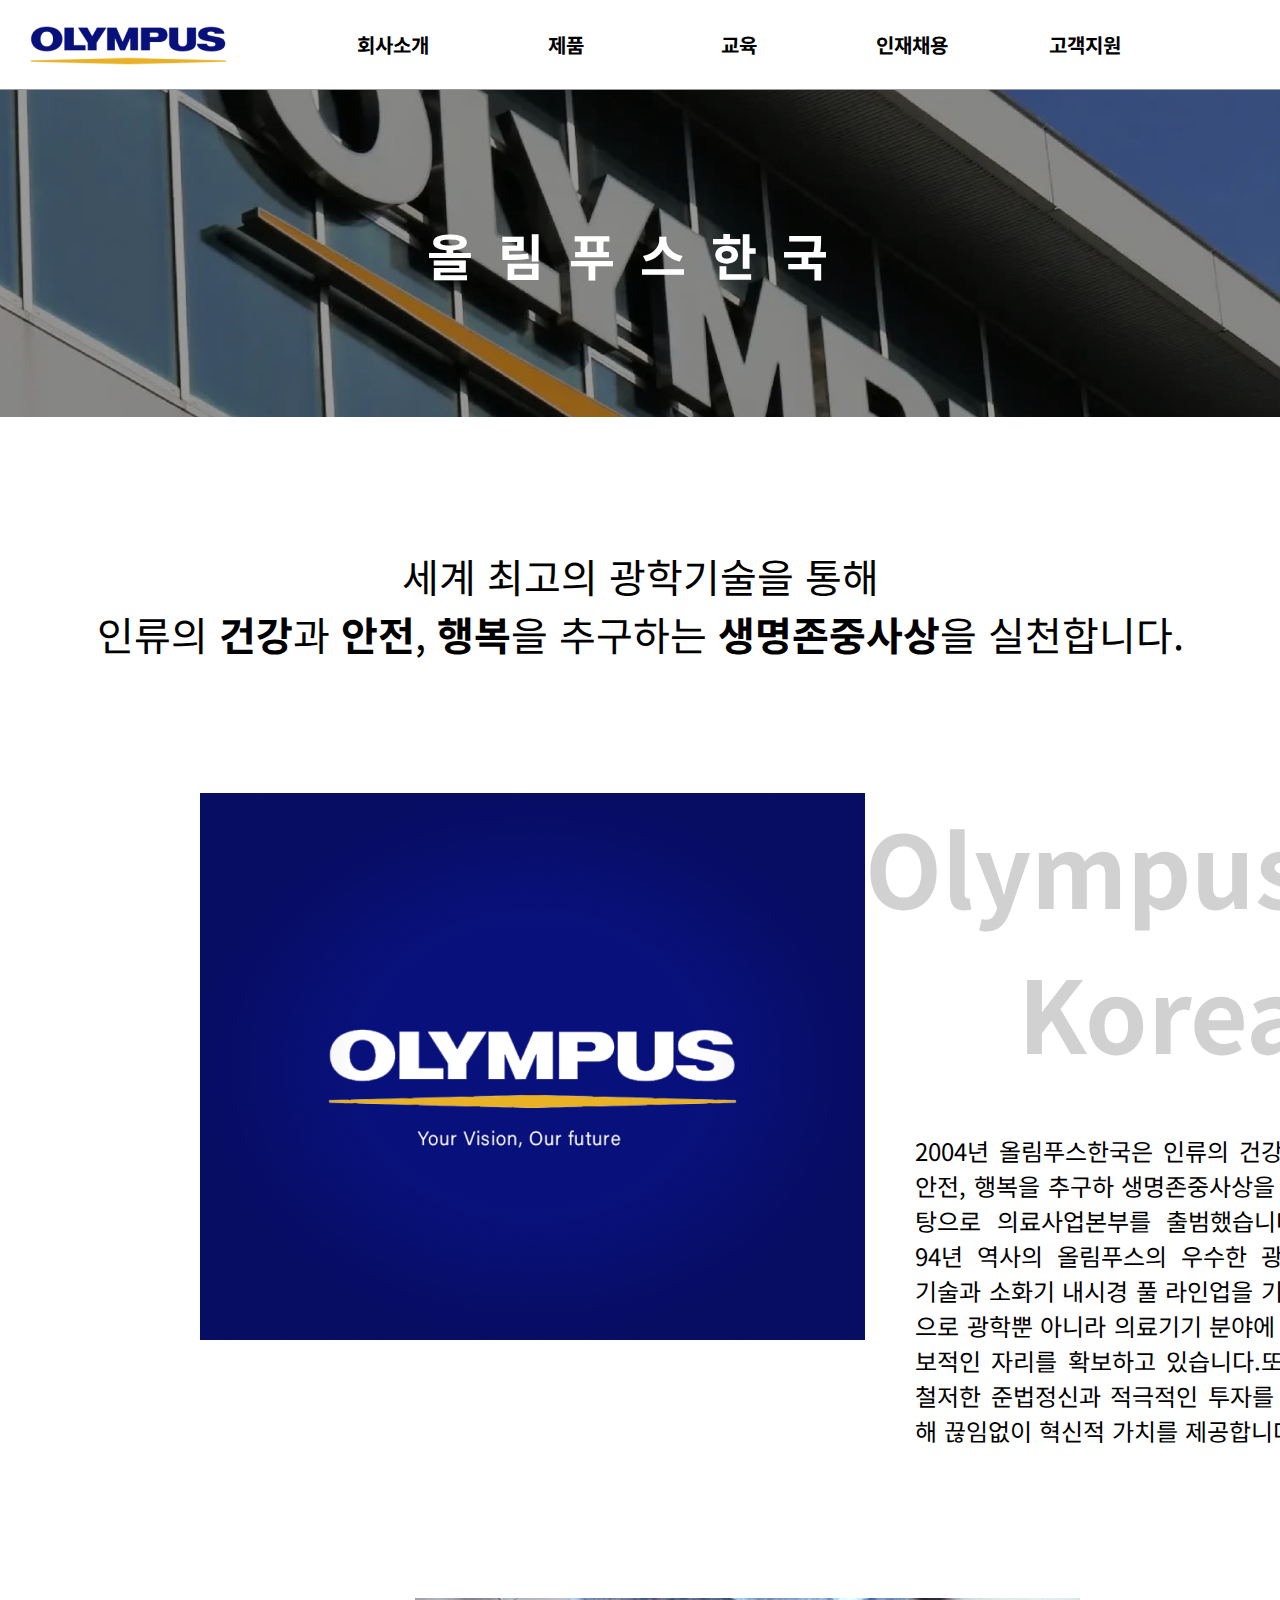
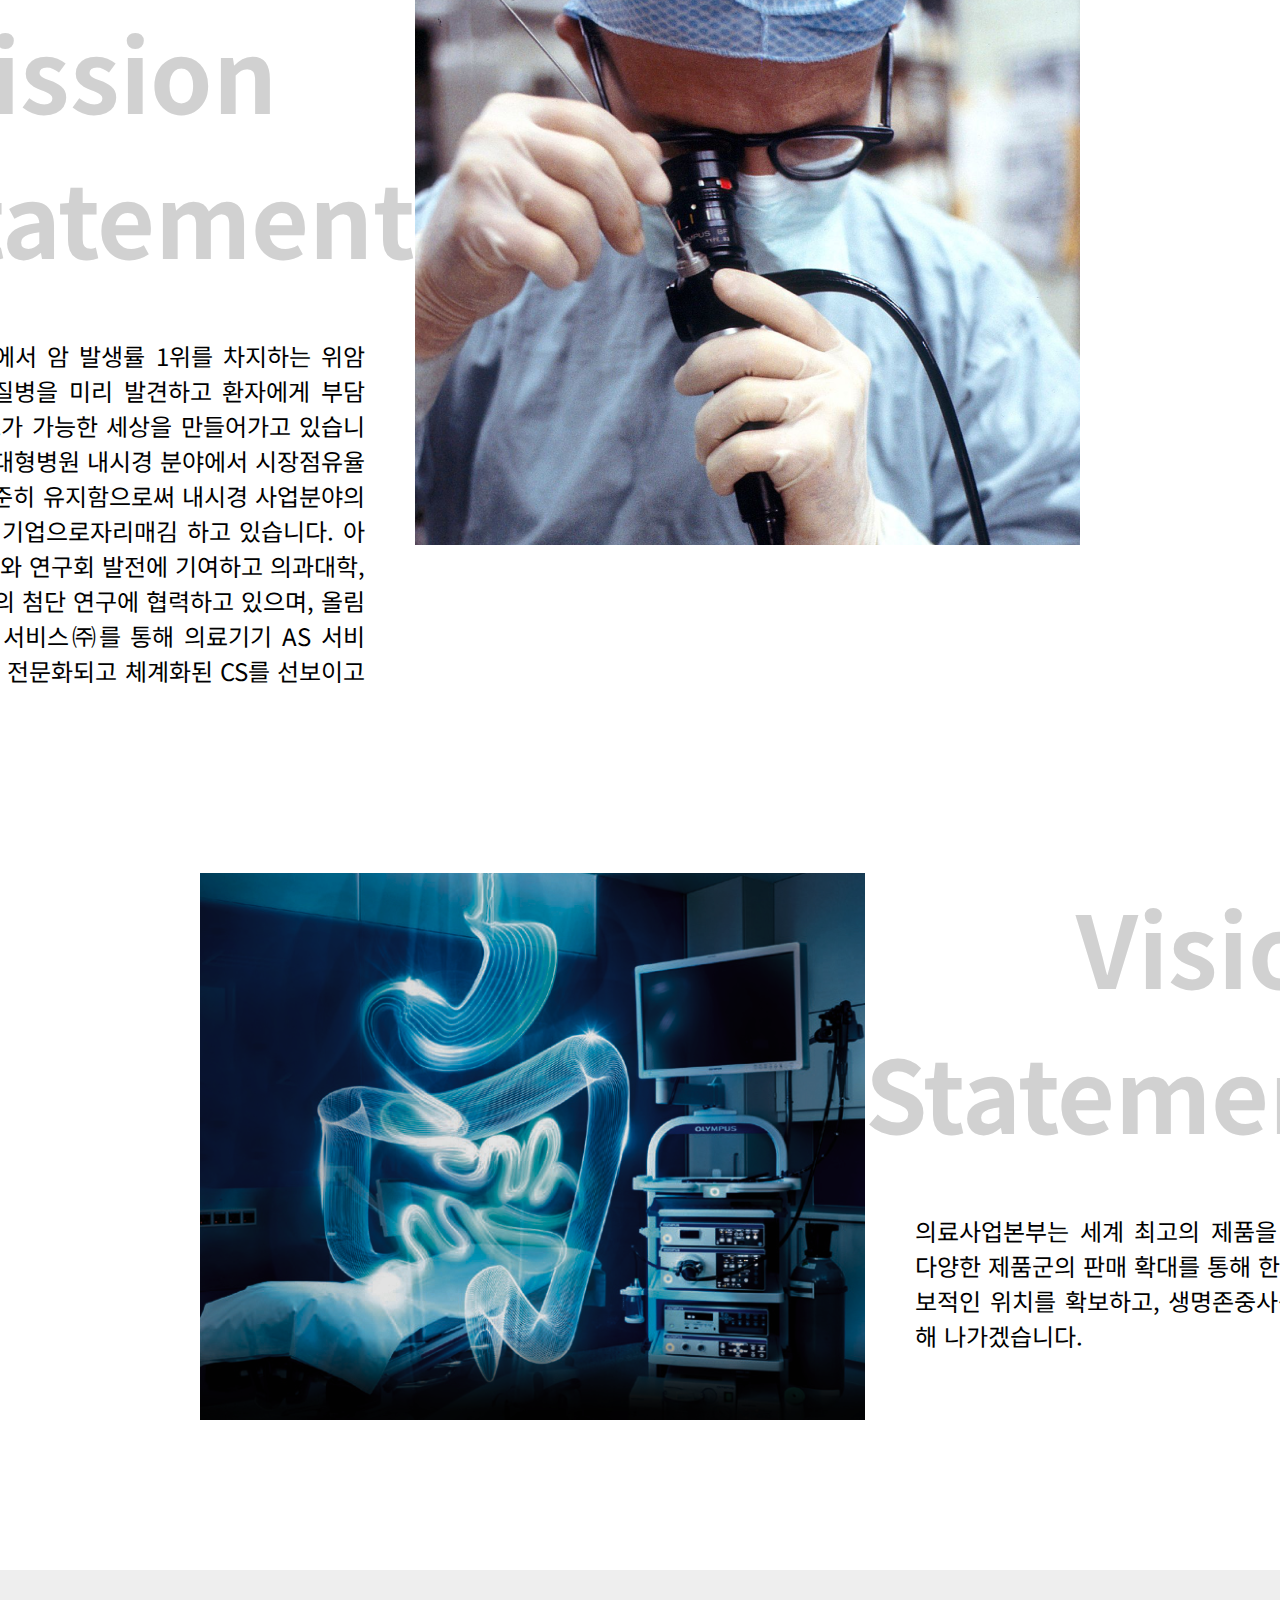
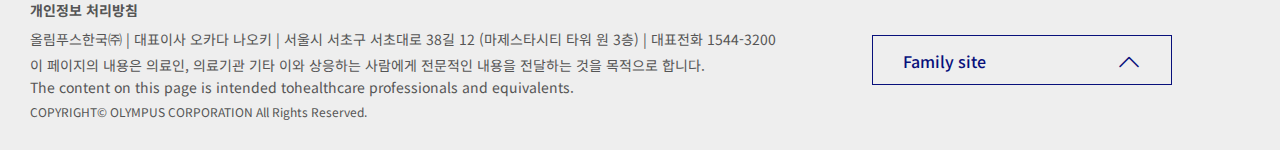
==== pages/intro.html @ 1fe88e9f "Add files via upload" ====
<!DOCTYPE html>
<html lang="ko">

<head>
  <meta charset="UTF-8" />
  <meta http-equiv="X-UA-Compatible" content="IE=edge" />
  <meta name="viewport" content="width=device-width, initial-scale=1.0" />
  <title>Olympus Korea</title>
  <!-- AOS -->
  <link href="https://unpkg.com/aos@2.3.1/dist/aos.css" rel="stylesheet" />
  <!-- 웹폰트 -->
  <link href="https://fonts.googleapis.com/css2?family=Noto+Sans+KR:wght@400;500&display=swap" rel="stylesheet" />
  <!-- Bootstrap 아이콘 -->
  <link rel="stylesheet" href="https://cdn.jsdelivr.net/npm/bootstrap-icons@1.9.1/font/bootstrap-icons.css" />
  <!-- style.css(공통) -->
  <link rel="stylesheet" href="../css/reset.css" />
  <!-- mobile.css: 767px까지(모바일) -->
  <link rel="stylesheet" href="../css/mobile.css" media="screen and (max-width: 767px)" />
  <!-- pc.css: 768px 부터(큰화면) - Breakpoint(중단점) -->
  <link rel="stylesheet" href="../css/pc.css" media="screen and (min-width: 768px)" />
  <!-- 제이쿼리 -->
  <script src="https://ajax.googleapis.com/ajax/libs/jquery/3.6.0/jquery.min.js"></script>
  <!-- AOS -->
  <script src="https://unpkg.com/aos@2.3.1/dist/aos.js"></script>
  <!-- 내 자바스크립트 -->
  <script src="../js/main.js"></script>
</head>

<body>
  <header id="main-header">
    <div class="container">
      <h1>
        <a href="../index.html">
          <img src="../images/support/logo.png" alt="올림푸스 한국" />
        </a>
      </h1>
      <nav id="gnb">
        <ul class="depth1">
          <button id="close-btn">
            <i class="bi bi-x-lg"></i>
          </button>
          <li>
            <p>CATEGORY</p>
          </li>
          <li>
            <div class="title-menu">
              <a href="#">회사소개</a><i class="bi bi-chevron-down"></i>
            </div>
            <ul class="depth2">
              <li><a href="../pages/intro.html">올림푸스 한국</a></li>
              <li><a href="#">오시는 길</a></li>
            </ul>
          </li>

          <li>
            <div class="title-menu">
              <a href="#">제품</a><i class="bi bi-chevron-down"></i>
            </div>
            <ul class="depth2">
              <li><a href="#">모든 제품</a></li>
              <li><a href="../pages/product.html">소화기</a></li>
              <li><a href="#">일반외과</a></li>
              <li><a href="#">비뇨기과</a></li>
              <li><a href="#">산부인과</a></li>
              <li><a href="#">호흡기</a></li>
              <li><a href="#">이비인후과</a></li>
              <li><a href="#">마취과</a></li>
              <li><a href="#">세척 및 살균</a></li>
            </ul>
          </li>

          <li>
            <div class="title-menu">
              <a href="#">교육</a><i class="bi bi-chevron-down"></i>
            </div>
            <ul class="depth2">
              <li><a href="#">EndoAtlas</a></li>
              <li><a href="#">글로벌 교육</a></li>
            </ul>
          </li>
          <li>
            <div class="title-menu">
              <a href="#">인재채용</a><i class="bi bi-chevron-down"></i>
            </div>
            <ul class="depth2">
              <li><a href="../pages/post.html">인사제도</a></li>
              <li><a href="#">인재육성</a></li>
              <li><a href="#">채용공고</a></li>
            </ul>
          </li>
          <li>
            <div class="title-menu">
              <a href="#">고객지원</a><i class="bi bi-chevron-down"></i>
            </div>
            <ul class="depth2">
              <li><a href="../pages/support.html">관련문의</a></li>
              <li><a href="#">견적 및 AS문의</a></li>
              <li><a href="#">브로셔 다운로드</a></li>
            </ul>
          </li>
        </ul>
      </nav>
      <button id="toggle-btn">
        <i class="bi bi-list"></i>
      </button>
    </div>
  </header>

  <div class="b-main">
    <section id="b_main-visual">
      <div class="b-title">
        <h2>올림푸스한국</h2>
      </div>
    </section>
    <p class="b">
      세계 최고의 광학기술을 통해<br>
      인류의 <span>건강</span>과 <span>안전</span>, <span>행복</span>을 추구하는 <span>생명존중사상</span>을 실천합니다.
    </p>

    <section id="b_intro">
      <div class="b_col">
        <img src="../images/intro/col1.png" alt="OlympusKorea">
        <div class="text">
          <h4>
            Olympus<br>Korea
          </h4>
          <p>
            2004년 올림푸스한국은 인류의 건강과 안전, 행복을 추구하
            생명존중사상을 바탕으로 의료사업본부를 출범했습니다. 94년 역사의
            올림푸스의 우수한 광학 기술과 소화기 내시경 풀 라인업을 기반으로
            광학뿐 아니라 의료기기 분야에 독보적인 자리를 확보하고
            있습니다.또한 철저한 준법정신과 적극적인 투자를 통해 끊임없이
            혁신적 가치를 제공합니다.
          </p>
        </div>
      </div>
      <div class="b_col">
        <img src="../images/intro/col2.png" alt="MissionStatement">
        <div class="text">
          <h4>
            Mission<br>Statement
          </h4>
          <p>
            대한민국에서 암 발생률 1위를 차지하는 위암과 같은 질병을 미리
            발견하고 환자에게 부담 없는 치료가 가능한 세상을 만들어가고
            있습니다. 국내 대형병원 내시경 분야에서 시장점유율 1위를 꾸준히
            유지함으로써 내시경 사업분야의 독보적인 기업으로자리매김 하고
            있습니다. 아울러 학회와 연구회 발전에 기여하고 의과대학,
            의료센터의 첨단 연구에 협력하고 있으며, 올림푸스한국 서비스㈜를
            통해 의료기기 AS 서비스는 물론 전문화되고 체계화된 CS를 선보이고
            있습니다.
          </p>
        </div>
      </div>
      <div class="b_col">
        <img src="../images/intro/col3.png" alt="Vision
            Statement">
        <div class="text">
          <h4>
            Vision<br>Statement
          </h4>
          <p>
            의료사업본부는 세계 최고의 제품을 바탕으로 다양한 제품군의 판매
            확대를 통해 한국에서 독보적인 위치를 확보하고, 생명존중사상을
            실천해 나가겠습니다.
          </p>
        </div>
      </div>
    </section>
  </div>

  <footer class="container">
    <div class="footer-info">
      <p>개인정보 처리방침</p>
      <p>
        올림푸스한국㈜ | 대표이사 오카다 나오키 | <br />서울시 서초구 서초대로
        38길 12 (마제스타시티 타워 원 3층) | <br />대표전화 1544-3200
      </p>
      <p>
        이 페이지의 내용은 의료인, 의료기관 기타 이와 상응하는 <br />사람에게
        전문적인 내용을 전달하는 것을 목적으로 합니다.
      </p>
      <p>
        The content on this page is intended to<br />healthcare professionals
        and equivalents.
      </p>
      <p class="copy">COPYRIGHT© OLYMPUS CORPORATION All Rights Reserved.</p>
    </div>
    <div class="family-site">
      <div class="family-site-">
        <p>Family site</p>
        <button id="family-site-btn">
          <i class="bi bi-chevron-up"></i>
        </button>
      </div>
      <div class="family-site-nav">
        <ul>
          <li>
            <a href="https://www.olympus-global.com/" target="_blank">올림푸스 글로벌</a>
          </li>
          <li>
            <a href="https://www.olympus.co.kr/" target="_blank">올림푸스 한국</a>
          </li>
          <li>
            <a href="https://olympusmedical.co.kr/" target="_blank">올림푸스 의료사업</a>
          </li>
          <li>
            <a href="https://www.olympus-scope.co.kr/" target="_blank">올림푸스 사이언스 솔루션</a>
          </li>
        </ul>
      </div>
    </div>
  </footer>
</body>

</html>
---- css/mobile.css ----
/* 모바일 */

@import url('https://fonts.googleapis.com/css2?family=Josefin+Sans:wght@500&family=Noto+Sans+KR:wght@300;400;500;700&display=swap');
@import url(./reset.css);
@import url(./m-index.css);
@import url(./m-post.css);
@import url(./m-support.css);
@import url(./m-intro.css);
@import url(./m-product.css);



/* header */
#toggle-btn {
    display: block;
    border-style: none;
    font-size: 30px;
    background: transparent;
    cursor: pointer;
}

.container {
    width: 100%;
    padding-left: 20px;
    padding-right: 20px;
}

#main-header .container {
    display: flex;
    align-items: center;
    justify-content: space-between;
    border-bottom: 1px solid #999;
    position: relative;
    width: 100%;
    height: var(--mobile-header-height);
    background: #fff;
}

#main-header h1 img {
    display: block;
    width: 108px;
}

#gnb {
    position: absolute;
    left: 0;
    top: 0;
    background: #fff;
    width: 100%;
    height: 1544;
    z-index: 999;
    display: none;
}

#gnb.on {
    display: block;
}

#close-btn {
    display: flex;
    align-items: center;
    justify-content: right;
    padding-right: 20px;
    border-style: none;
    font-size: 25px;
    background: transparent;
    cursor: pointer;
    width: 100%;
    height: var(--mobile-header-height);
}

#gnb .depth1 {
    font-weight: 700;
    font-size: 18px;
}

#gnb .depth1 .title-menu {
    display: flex;
    justify-content: space-between;
    padding: 20px;
}

#gnb .depth1 li>:nth-child(1) {
    padding: 20px;
}

#gnb p {
    font-weight: 700;
    font-size: 20px;
    padding: 20px;
    text-decoration: 3px solid var(--main-color2) underline;
}


/* depth2 */
.depth2 {
    display: none;
}

.depth2 li {
    background: var(--sub-color2);
    margin: 0px 20px;
    padding: 20px 0;
}

.depth2 li:last-child {
    margin-bottom: 20px;
}

.depth2 a {
    font-weight: 400 !important; 
    font-size: 16px;
    line-height: 23px;
}

#gnb .depth1 li:nth-child(4) .depth2 {
    /* outline: 1px solid green; */
    margin: 0 20px 20px;
    background: var(--sub-color2);
}

#gnb .depth1 li:nth-child(4) .depth2 li {
    display: inline-block;
    margin: 0;
}

#gnb .depth1 li:nth-child(4) .depth2 li:first-child {
    display: block;
}

#gnb .depth1 li:nth-child(4) .depth2 li:nth-child(even) {
    width: 170px;
}

#gnb .title-menu .bi {
    outline: 1px solid red;
}

.category {
    background: var(--sub-color2);
}

.category li {
    padding: 20px;
    font-weight: 400;
    font-size: 16px;
    line-height: 23px;
}

.depth2:nth-child(2).on {
    display: block;
}














/* footer */
footer {
    background: var(--sub-color2);
    display: flex;
    flex-direction: column;
    text-align: center;
    align-items: center;
    width: 100%;
    height: 306px;
    padding-left: 30px;
    margin-top: 40px;
    border-top: 1px solid #999999;
    position: relative;
}

.footer-info {
    display: flex;
    flex-direction: column;
    padding-top: 30px;
    padding-bottom: 30px;
    position: relative;
}

.footer-info p {
    color: #555;
    font-weight: 400;
    font-size: 12px;
    line-height: 14px;
    padding-bottom: 15px;
} 

.footer-info p:first-child {
    font-weight: 700;
    line-height: 17px;
}

.footer-info p:nth-child(3) {
    padding-bottom: 5px;
}

.footer-info p:nth-child(3) , .footer-info p:nth-child(4) {
    line-height: 17px;
}

.footer-info .copy {
    font-size: 10px;
    padding-top: 55px;
    padding-bottom: 0;
}

.family-site {
    position: absolute;
    top: 207px;
    /* outline: 1px solid red; */
}

.family-site- {
    display: flex;
    justify-content: space-between;
    width: 270px;
    height: 40px;
    border: 1px solid var(--main-color1);
    padding: 10px 20px;
}

.family-site- p {
    font-size: 14px;
    font-weight: 500;
    color: var(--main-color1);
}

#family-site-btn {
    border: none;
    background: transparent;
    /* outline: 1px solid red; */
}

#family-site-btn .bi {
    font-size: 20px;
    color: var(--main-color1);
}

.family-site-nav > ul {
    display: none;
}

.family-site-nav > ul.on {
    position: absolute;
    bottom: 40px;
    width: 270px;
    height: 160px;
    display: block;
}

.family-site-nav a {
    display: block;
    color: var(--sub-color1);
    background: var(--main-color1);
    font-size: 14px;
    font-weight: 500;
    padding: 10px 20px;
    text-align: left;
}
---- css/pc.css ----
/* pc */

@import url('https://fonts.googleapis.com/css2?family=Josefin+Sans:wght@500&family=Noto+Sans+KR:wght@300;400;500;700&display=swap');
@import url(./reset.css);
@import url(./pc-index.css);
@import url(./pc-intro.css);
@import url(./pc-post.css);
@import url(./pc-support.css);
@import url(./pc-product.css);



/* header */
header {
    background: #fff;
    padding: 0 30px;
}

#main-header {
    width: 100%;
    position: fixed;
    z-index: 999;
    border-bottom: 1px solid #999;
}

#main-header .container {
    width: 100%;
    display: flex;
    position: relative;
}

#main-header .container h1 {
    width: 197px;
}

#main-header .container h1>a {
    width: 100%;
    /* background: #ccc; */
    display: flex;
    justify-content: center;
    align-items: center;
    margin-top: 25px;
}

/* gnb  */
#gnb {
    position: relative;
    /* background: pink; */
    margin: 0 auto;
}

#gnb .depth1 {
    display: flex;
    text-align: center;
    justify-content: space-between;
}

#gnb .depth1>li {
    padding: 30px 0;
    /* outline: 1px solid red; */
}

#gnb p {
    display: none;
}

#gnb .depth1>li>.title-menu {
    width: 173px;
    font-weight: 700;
    font-size: 20px;
}

#gnb .depth1>li>.title-menu>a {
    width: 30px;
}

#gnb .depth1>li>.title-menu:hover>a {
    color: var(--main-color1);
}

#gnb .bi {
    display: none;
}

/* depth2 */
#gnb .depth2 {
    padding-top: 30px;
    display: none;
}

#gnb .depth2.on {
    display: block;
}

#gnb .depth2>li {
    padding: 5px 0;
}

#gnb .depth2>li>a {
    font-weight: 350;
    font-size: 16px;
}

#gnb .depth2>li:hover>a {
    font-weight: 500;
    color: var(--main-color1);
}

/* btn */
#close-btn {
    position: absolute;
    right: -32px;
    top: 0;
    display: none;
    font-size: 32px;
    background: transparent;
    border-style: none;
}

#toggle-btn {
    position: absolute;
    right: 30px;
    top: 30px;
    font-size: 32px;
    background: transparent;
    border-style: none;
    display: none;
}



/* footer */
footer {
    background: var(--sub-color2);
    display: flex;
    align-items: center;
    justify-content: space-between;
    /* height: 180px; */
    padding-left: 30px;
    margin-top: 150px;
}

.footer-info {
    display: flex;
    flex-direction: column;
    padding-top: 30px;
    padding-bottom: 30px;
}

.footer-info p {
    color: #555;
    font-size: 14px;
    font-weight: 400;
}

.footer-info p:first-child {
    font-weight: 700;
    padding-bottom: 9px;
}

.footer-info p {
    padding-bottom: 6px;
}

@media screen and (min-width: 768px) {
    .footer-info p br {
        display: none;
    }
}

.footer-info p:nth-child(3) {
    padding-bottom: 2px;
}

.footer-info .copy {
    font-size: 12px;
    padding-bottom: 0;
}

.family-site {
    position: relative;
    margin-right: 108px;
    /* outline: 1px solid red; */
}

@media screen and (max-width: 1190px) {
    .family-site {
        margin-right: 30px;
    }
}

.family-site- {
    display: flex;
    justify-content: space-between;
    width: 300px;
    height: 50px;
    border: 1px solid var(--main-color1);
    padding: 13px 30px;
}

.family-site- p {
    font-size: 16px;
    font-weight: 500;
    color: var(--main-color1);
}

#family-site-btn {
    border: none;
    background: transparent;
    /* outline: 1px solid red; */
}

#family-site-btn .bi {
    font-size: 24px;
    color: var(--main-color1);
}

.family-site-nav>ul {
    /* outline: 1px solid red; */
    position: absolute;
    bottom: 50px;
    width: 300px;
    height: 197px;
    display: none;
}

.family-site-nav>ul.on {
    position: absolute;
    bottom: 50px;
    width: 300px;
    height: 197px;
    display: block;
}

.family-site-nav a {
    display: block;
    color: var(--sub-color1);
    background: var(--main-color1);
    font-size: 16px;
    font-weight: 500;
    padding: 13px 30px;
}
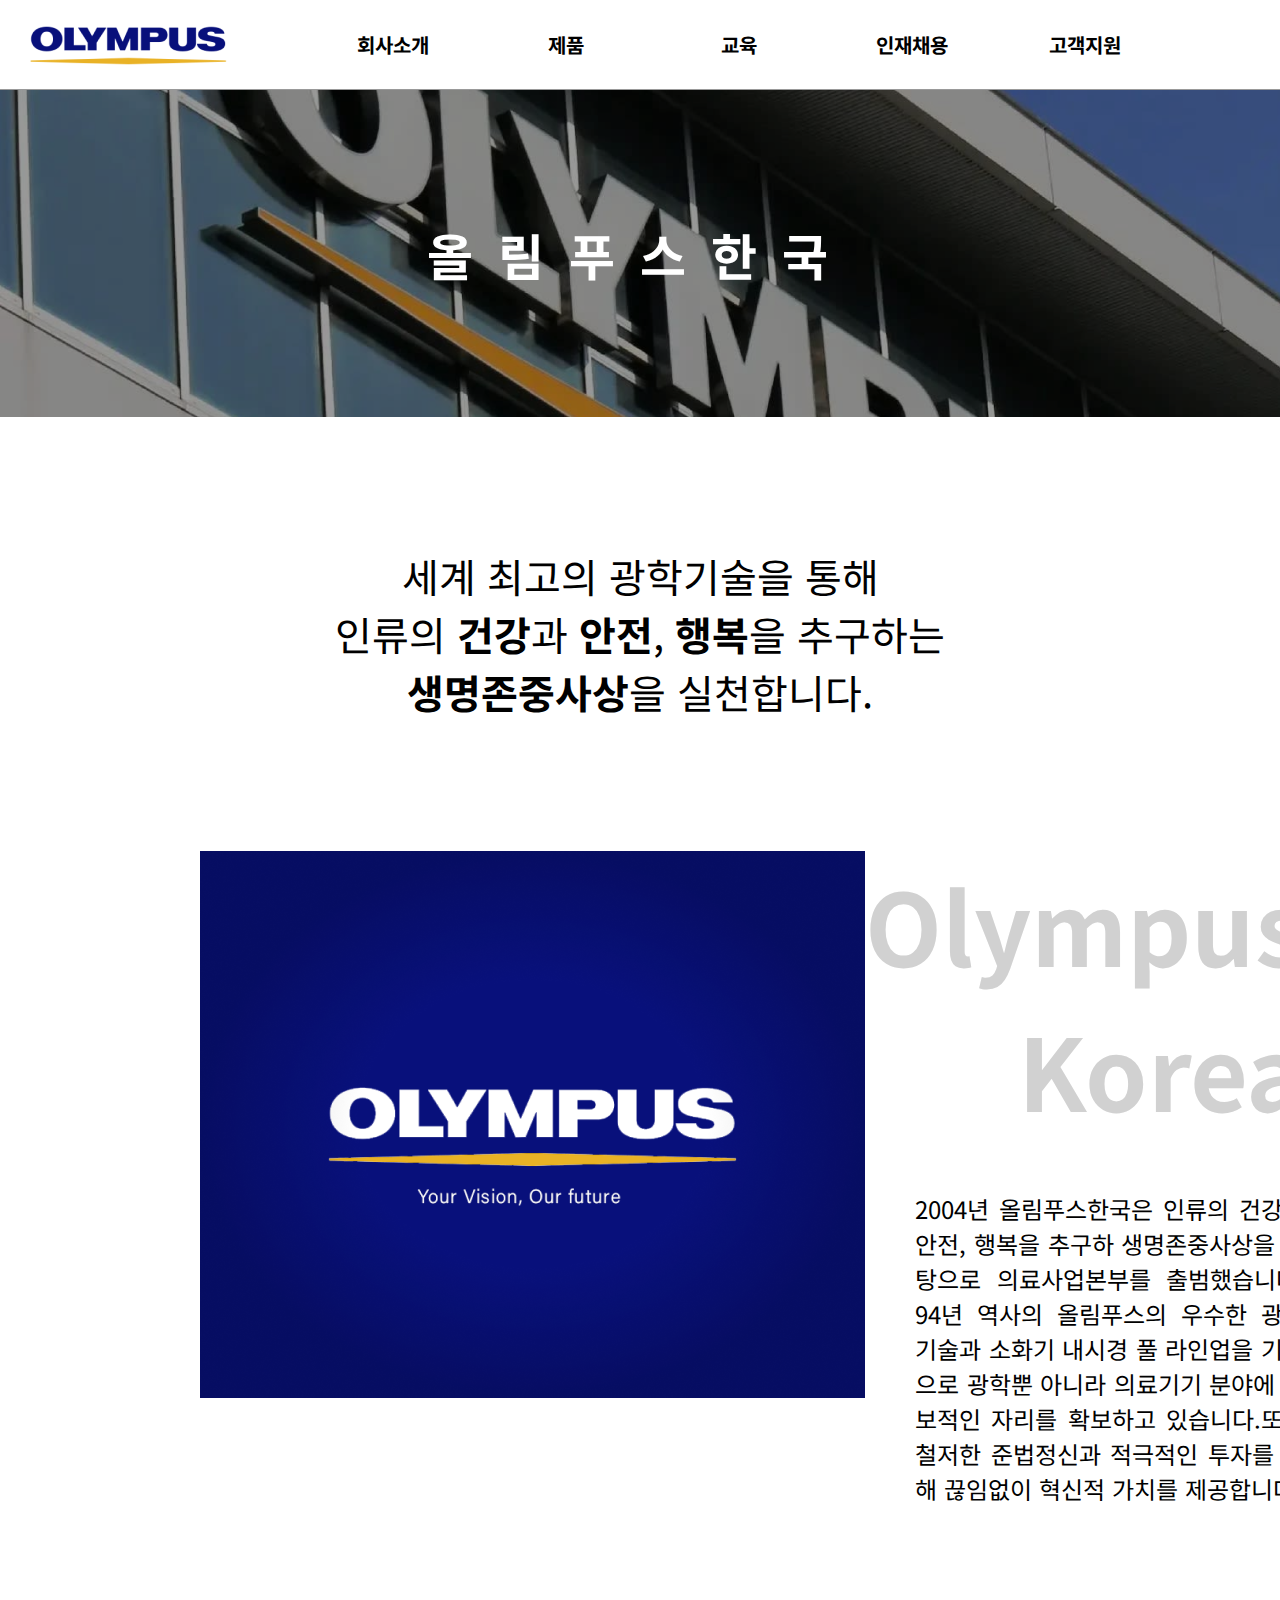
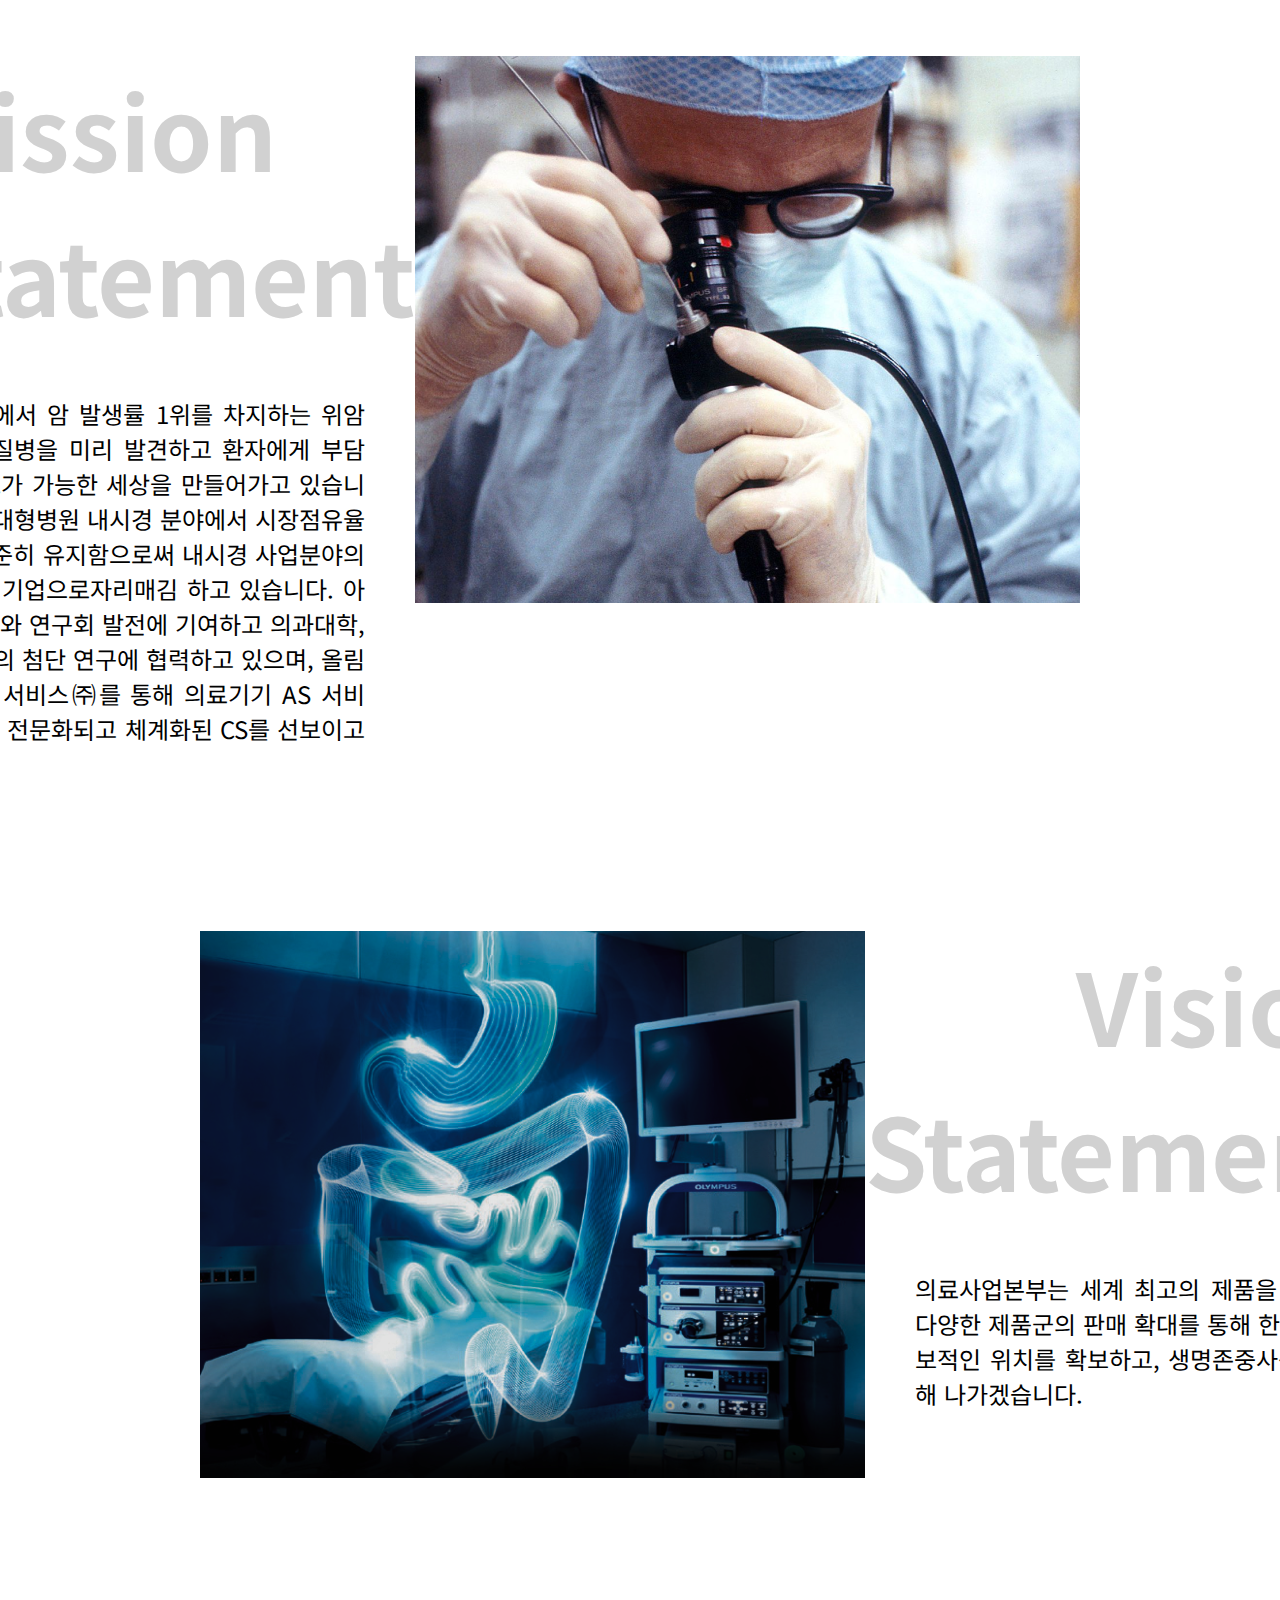
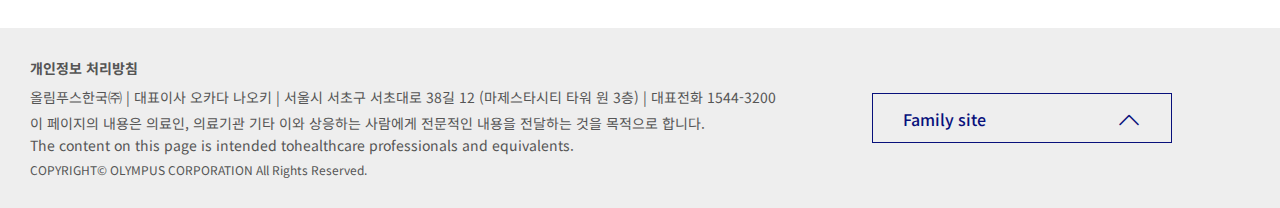
==== commit 0b8431a2: "Add files via upload" ====
--- a/pages/intro.html
+++ b/pages/intro.html
@@ -114,7 +114,8 @@
     </section>
     <p class="b">
       세계 최고의 광학기술을 통해<br>
-      인류의 <span>건강</span>과 <span>안전</span>, <span>행복</span>을 추구하는 <span>생명존중사상</span>을 실천합니다.
+      인류의 <span>건강</span>과 <span>안전</span>, <span>행복</span>을 추구하는<br>
+      <span>생명존중사상</span>을 실천합니다.
     </p>
 
     <section id="b_intro">
@@ -122,7 +123,7 @@
         <img src="../images/intro/col1.png" alt="OlympusKorea">
         <div class="text">
           <h4>
-            Olympus<br>Korea
+            Olympus<br> Korea
           </h4>
           <p>
             2004년 올림푸스한국은 인류의 건강과 안전, 행복을 추구하
@@ -138,7 +139,7 @@
         <img src="../images/intro/col2.png" alt="MissionStatement">
         <div class="text">
           <h4>
-            Mission<br>Statement
+            Mission <br>Statement
           </h4>
           <p>
             대한민국에서 암 발생률 1위를 차지하는 위암과 같은 질병을 미리
@@ -157,7 +158,7 @@
             Statement">
         <div class="text">
           <h4>
-            Vision<br>Statement
+            Vision<br> Statement
           </h4>
           <p>
             의료사업본부는 세계 최고의 제품을 바탕으로 다양한 제품군의 판매
--- a/css/mobile.css
+++ b/css/mobile.css
@@ -47,7 +47,7 @@
     top: 0;
     background: #fff;
     width: 100%;
-    height: 1544;
+    height: 1600px;
     z-index: 999;
     display: none;
 }
@@ -97,6 +97,10 @@
     display: none;
 }
 
+.depth2.on { 
+    display: block;
+}
+
 .depth2 li {
     background: var(--sub-color2);
     margin: 0px 20px;
@@ -113,28 +117,29 @@
     line-height: 23px;
 }
 
-#gnb .depth1 li:nth-child(4) .depth2 {
+#gnb .depth1 li:nth-child(2) .depth2 {
     /* outline: 1px solid green; */
     margin: 0 20px 20px;
     background: var(--sub-color2);
 }
 
-#gnb .depth1 li:nth-child(4) .depth2 li {
+#gnb .depth1 li:nth-child(2) .depth2 li {
     display: inline-block;
     margin: 0;
-}
-
-#gnb .depth1 li:nth-child(4) .depth2 li:first-child {
-    display: block;
-}
-
-#gnb .depth1 li:nth-child(4) .depth2 li:nth-child(even) {
+    /* outline: 1px solid red; */
+}
+
+#gnb .depth1 li:nth-child(2) .depth2 li:first-child {
+    display: block;
+}
+
+#gnb .depth1 li:nth-child(2) .depth2 li:nth-child(even) {
     width: 170px;
 }
 
-#gnb .title-menu .bi {
+/* #gnb .title-menu .bi {
     outline: 1px solid red;
-}
+} */
 
 .category {
     background: var(--sub-color2);
@@ -174,7 +179,7 @@
     width: 100%;
     height: 306px;
     padding-left: 30px;
-    margin-top: 40px;
+    margin-top: 100px;
     border-top: 1px solid #999999;
     position: relative;
 }
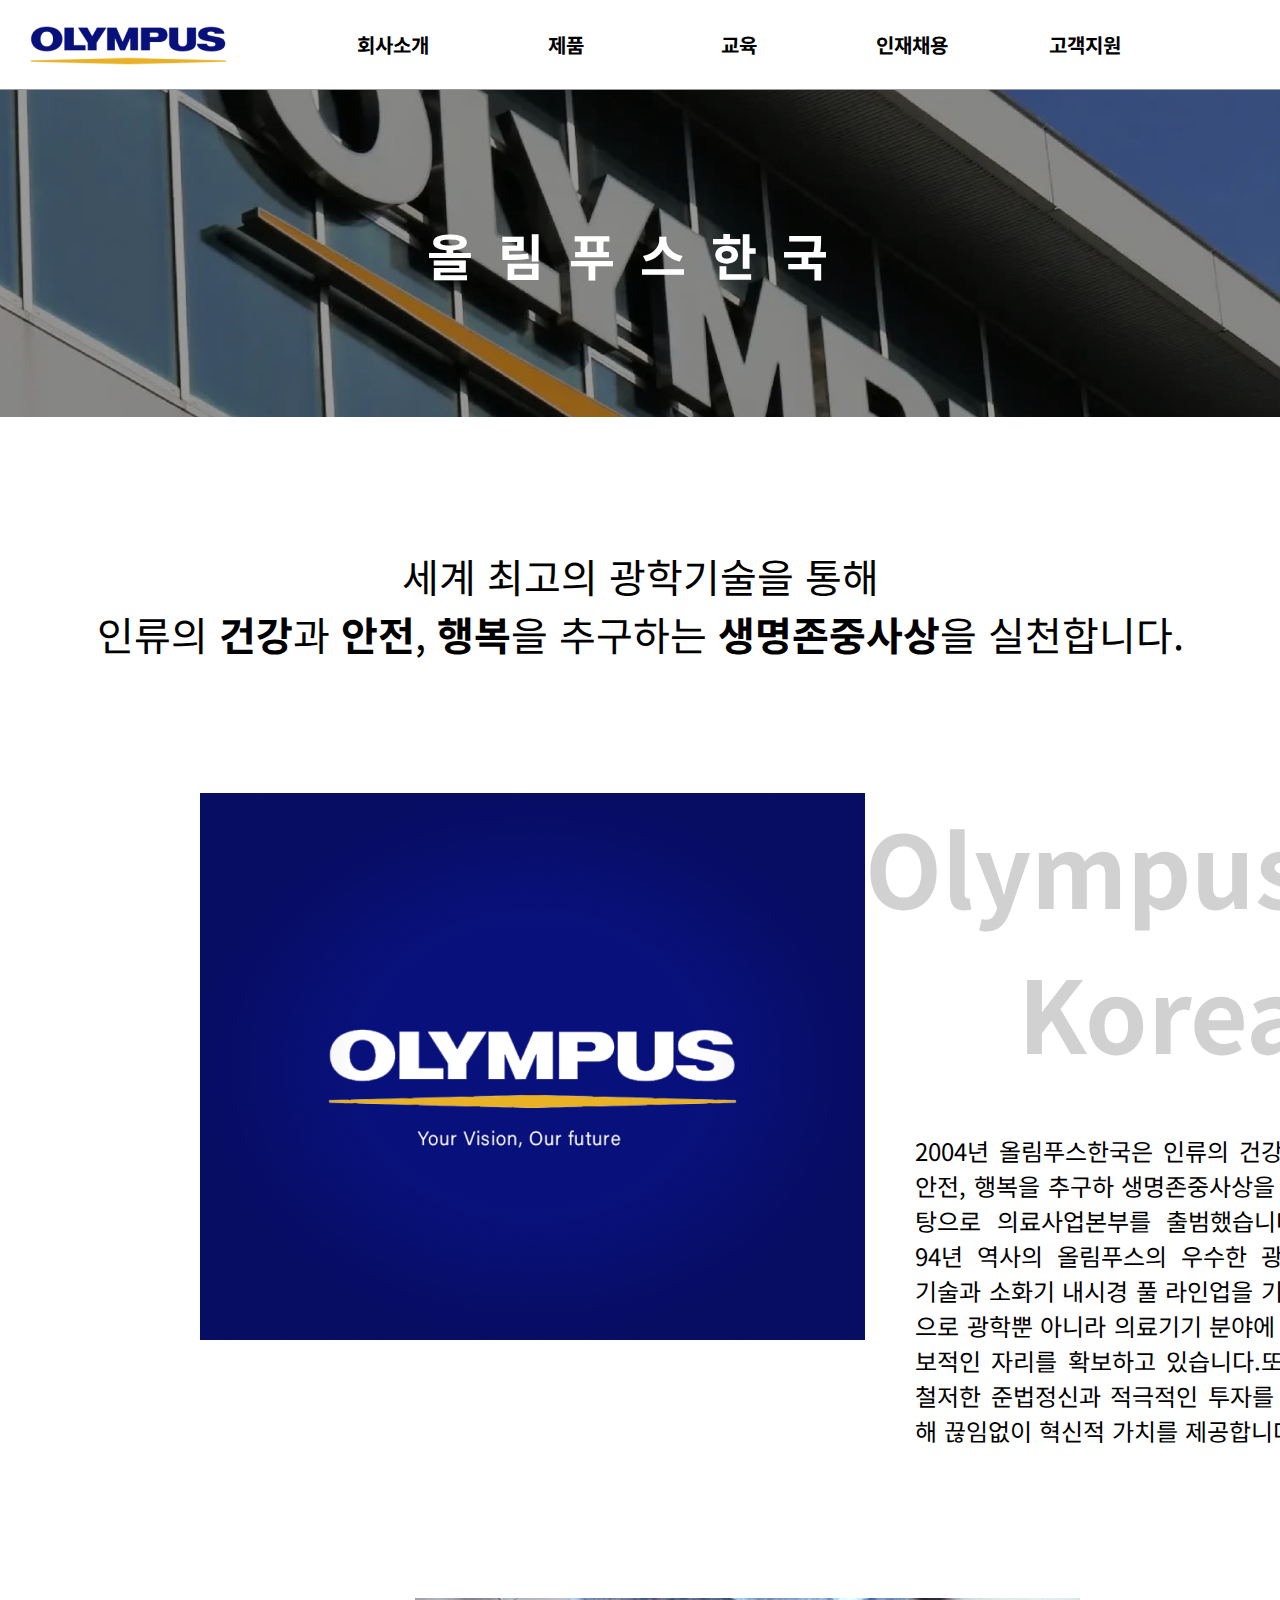
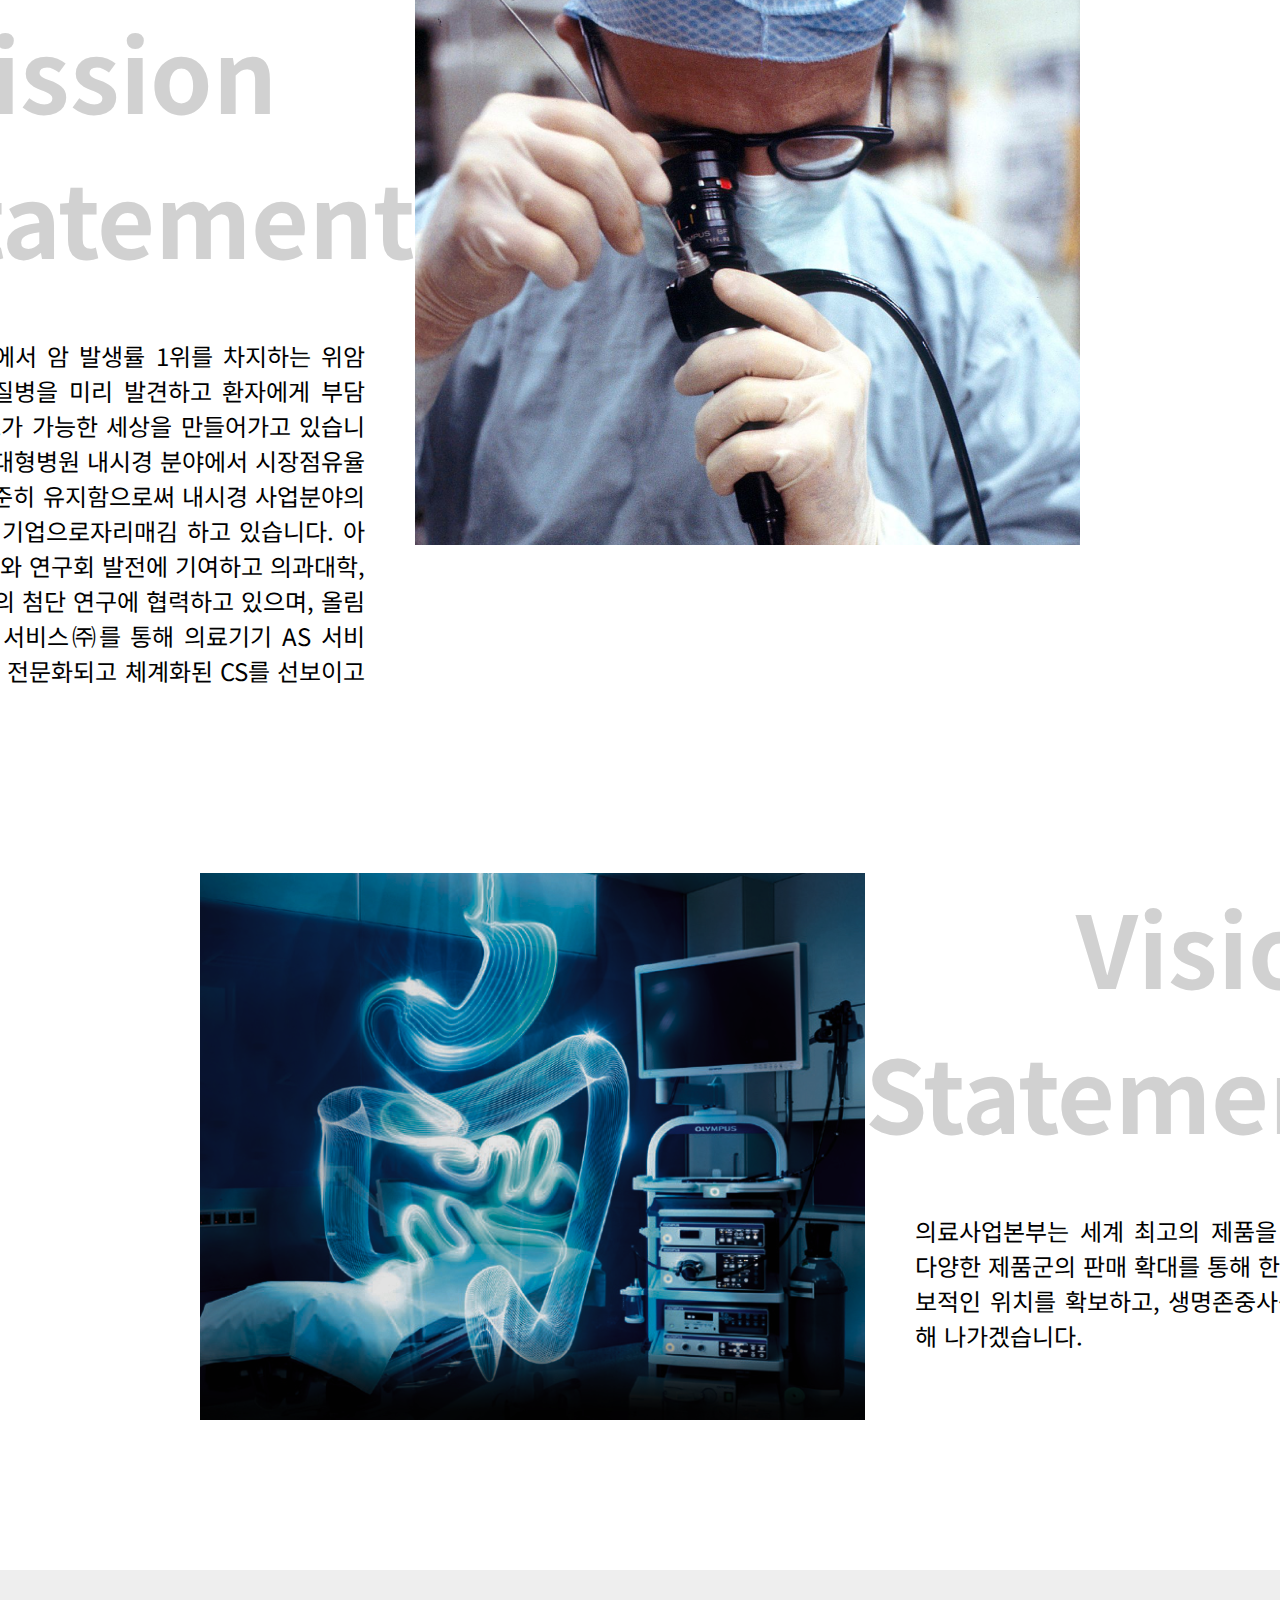
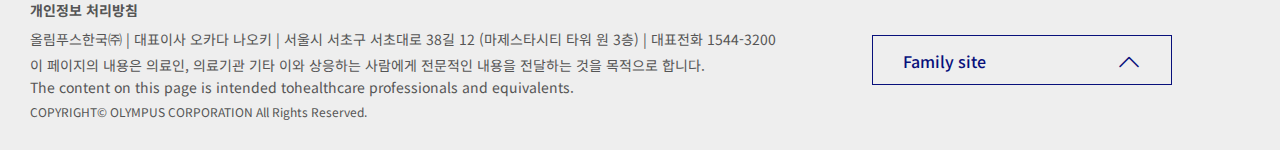
==== commit 303502bb: "Add files via upload" ====
--- a/pages/intro.html
+++ b/pages/intro.html
@@ -5,7 +5,7 @@
   <meta charset="UTF-8" />
   <meta http-equiv="X-UA-Compatible" content="IE=edge" />
   <meta name="viewport" content="width=device-width, initial-scale=1.0" />
-  <title>Olympus Korea</title>
+  <title>회사소개-올림푸스한국</title>
   <!-- AOS -->
   <link href="https://unpkg.com/aos@2.3.1/dist/aos.css" rel="stylesheet" />
   <!-- 웹폰트 -->
@@ -114,7 +114,7 @@
     </section>
     <p class="b">
       세계 최고의 광학기술을 통해<br>
-      인류의 <span>건강</span>과 <span>안전</span>, <span>행복</span>을 추구하는<br>
+      인류의 <span>건강</span>과 <span>안전</span>, <span>행복</span>을 추구하는<br class="br">
       <span>생명존중사상</span>을 실천합니다.
     </p>
 
